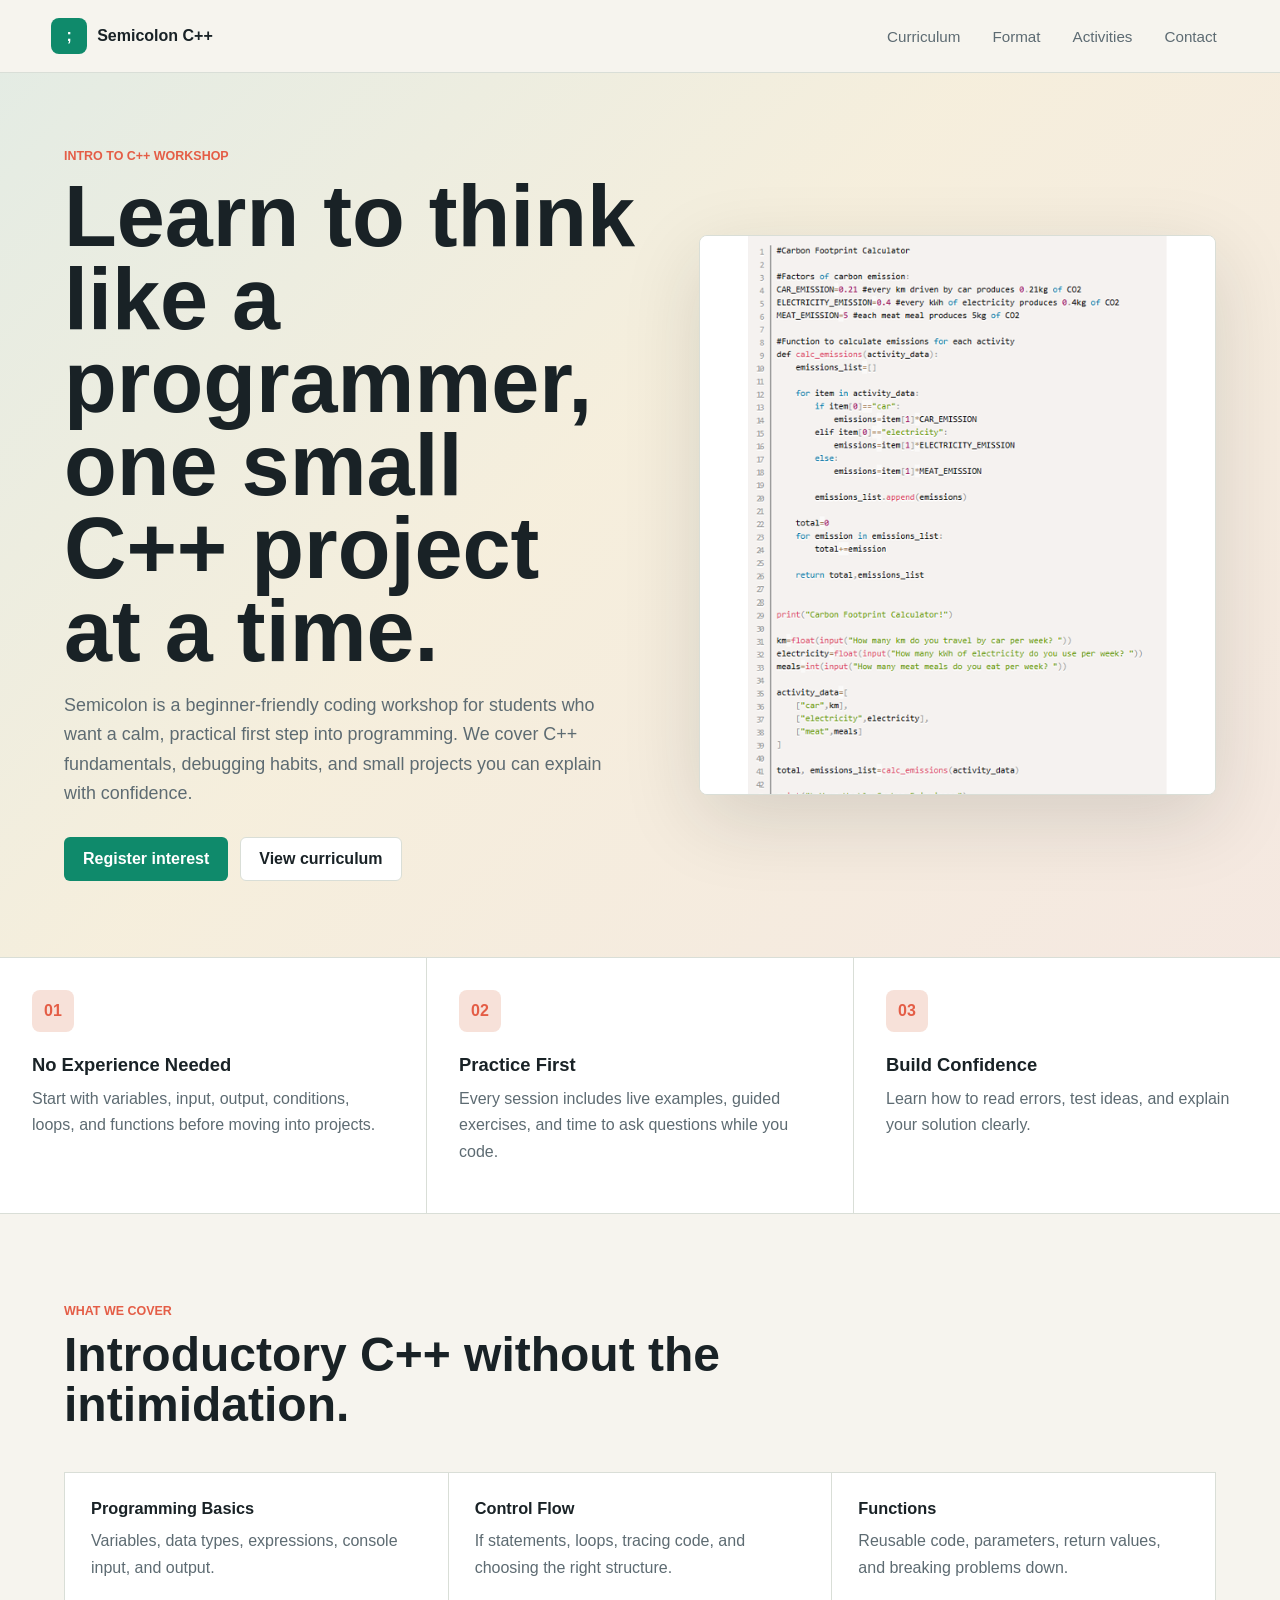
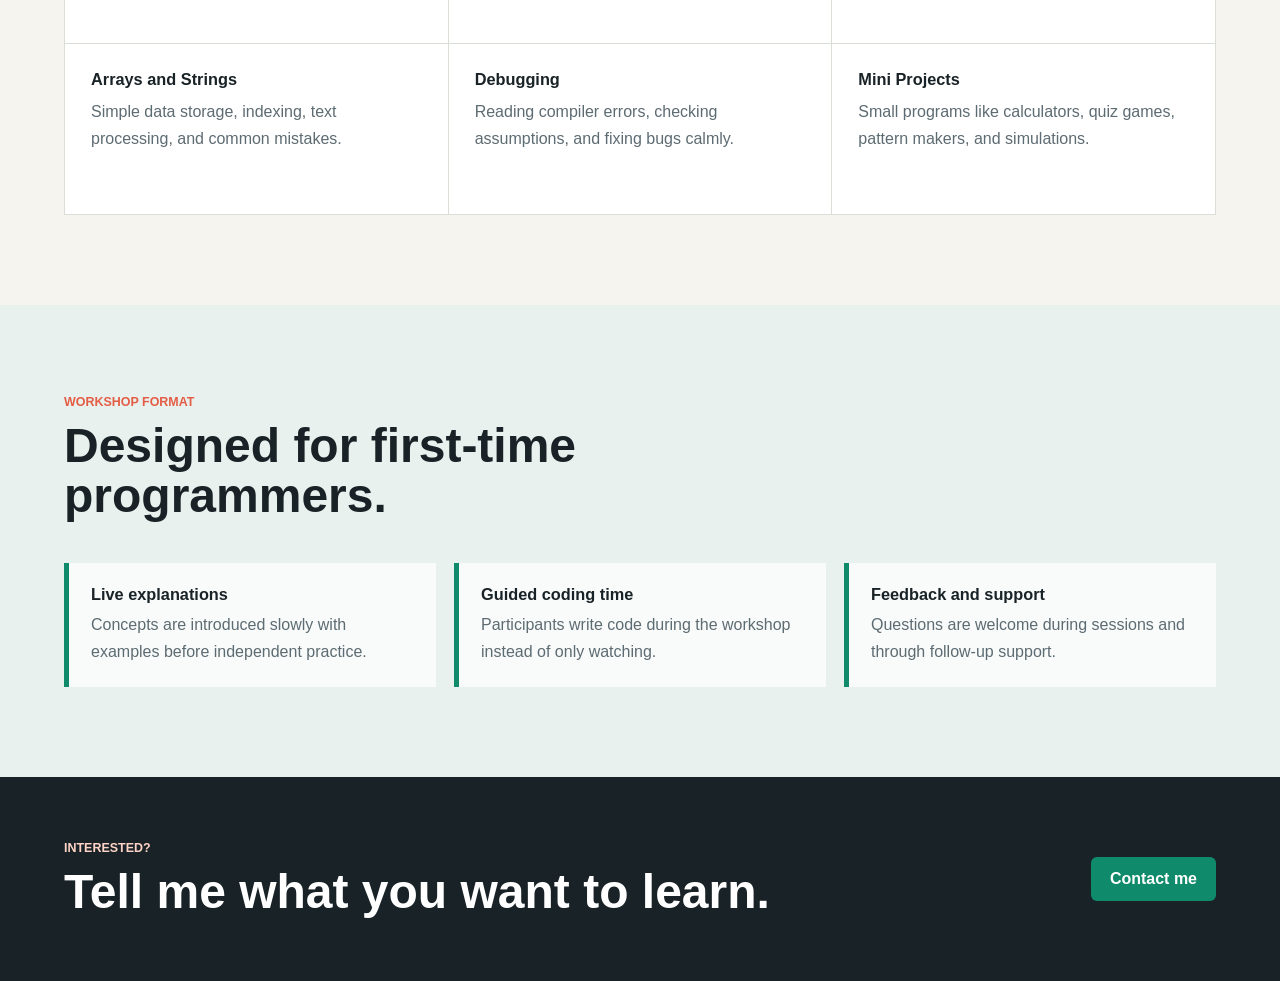
==== index.html @ 85f76474 "Add files via upload" ====
<!doctype html>
<html lang="en">
  <head>
    <meta charset="utf-8">
    <meta name="viewport" content="width=device-width, initial-scale=1">
    <title>Semicolon C++ Workshop</title>
    <link rel="stylesheet" href="styles.css">
  </head>
  <body>
    <header class="site-header">
      <a class="brand" href="index.html" aria-label="Semicolon C++ Workshop home">
        <span class="brand-mark">;</span>
        <span>Semicolon C++</span>
      </a>
      <nav class="nav-links" aria-label="Main navigation">
        <a href="#curriculum">Curriculum</a>
        <a href="#format">Format</a>
        <a href="activities.html">Activities</a>
        <a href="contact.html">Contact</a>
      </nav>
    </header>

    <main>
      <section class="hero">
        <div class="hero-copy">
          <p class="eyebrow">Intro to C++ workshop</p>
          <h1>Learn to think like a programmer, one small C++ project at a time.</h1>
          <p class="hero-text">
            Semicolon is a beginner-friendly coding workshop for students who
            want a calm, practical first step into programming. We cover C++
            fundamentals, debugging habits, and small projects you can explain
            with confidence.
          </p>
          <div class="hero-actions">
            <a class="button primary" href="contact.html">Register interest</a>
            <a class="button secondary" href="#curriculum">View curriculum</a>
          </div>
        </div>
        <div class="hero-visual" aria-label="Code workshop preview">
          <img src="csp_code_segment_page1.png" alt="A programming worksheet with code examples">
        </div>
      </section>

      <section class="overview">
        <article>
          <span class="icon">01</span>
          <h2>No Experience Needed</h2>
          <p>Start with variables, input, output, conditions, loops, and functions before moving into projects.</p>
        </article>
        <article>
          <span class="icon">02</span>
          <h2>Practice First</h2>
          <p>Every session includes live examples, guided exercises, and time to ask questions while you code.</p>
        </article>
        <article>
          <span class="icon">03</span>
          <h2>Build Confidence</h2>
          <p>Learn how to read errors, test ideas, and explain your solution clearly.</p>
        </article>
      </section>

      <section class="section" id="curriculum">
        <div class="section-heading">
          <p class="eyebrow">What we cover</p>
          <h2>Introductory C++ without the intimidation.</h2>
        </div>
        <div class="curriculum-grid">
          <article>
            <h3>Programming Basics</h3>
            <p>Variables, data types, expressions, console input, and output.</p>
          </article>
          <article>
            <h3>Control Flow</h3>
            <p>If statements, loops, tracing code, and choosing the right structure.</p>
          </article>
          <article>
            <h3>Functions</h3>
            <p>Reusable code, parameters, return values, and breaking problems down.</p>
          </article>
          <article>
            <h3>Arrays and Strings</h3>
            <p>Simple data storage, indexing, text processing, and common mistakes.</p>
          </article>
          <article>
            <h3>Debugging</h3>
            <p>Reading compiler errors, checking assumptions, and fixing bugs calmly.</p>
          </article>
          <article>
            <h3>Mini Projects</h3>
            <p>Small programs like calculators, quiz games, pattern makers, and simulations.</p>
          </article>
        </div>
      </section>

      <section class="section format-band" id="format">
        <div class="section-heading">
          <p class="eyebrow">Workshop format</p>
          <h2>Designed for first-time programmers.</h2>
        </div>
        <div class="format-list">
          <div>
            <strong>Live explanations</strong>
            <span>Concepts are introduced slowly with examples before independent practice.</span>
          </div>
          <div>
            <strong>Guided coding time</strong>
            <span>Participants write code during the workshop instead of only watching.</span>
          </div>
          <div>
            <strong>Feedback and support</strong>
            <span>Questions are welcome during sessions and through follow-up support.</span>
          </div>
        </div>
      </section>

      <section class="cta-band">
        <div>
          <p class="eyebrow">Interested?</p>
          <h2>Tell me what you want to learn.</h2>
        </div>
        <a class="button primary" href="contact.html">Contact me</a>
      </section>
    </main>
  </body>
</html>
---- styles.css ----
:root {
  color-scheme: light;
  --ink: #192226;
  --muted: #5d6b72;
  --paper: #f6f4ee;
  --panel: #ffffff;
  --line: #d9ded7;
  --green: #0f8a6b;
  --green-dark: #0a624e;
  --coral: #e45d46;
  --yellow: #f2bd42;
  --blue: #315f9f;
}

* {
  box-sizing: border-box;
}

body {
  margin: 0;
  font-family: Arial, Helvetica, sans-serif;
  color: var(--ink);
  background: var(--paper);
}

a {
  color: inherit;
}

.site-header {
  display: flex;
  align-items: center;
  justify-content: space-between;
  gap: 24px;
  padding: 18px clamp(18px, 4vw, 56px);
  border-bottom: 1px solid var(--line);
  background: rgba(246, 244, 238, 0.94);
  backdrop-filter: blur(14px);
  position: sticky;
  top: 0;
  z-index: 5;
}

.brand,
.nav-links {
  display: flex;
  align-items: center;
}

.brand {
  gap: 10px;
  font-weight: 800;
  text-decoration: none;
}

.brand-mark {
  display: grid;
  place-items: center;
  width: 36px;
  height: 36px;
  border-radius: 8px;
  color: #fff;
  background: var(--green);
}

.nav-links {
  gap: 8px;
  flex-wrap: wrap;
  justify-content: flex-end;
}

.nav-links a {
  padding: 9px 12px;
  border-radius: 6px;
  color: var(--muted);
  text-decoration: none;
  font-size: 0.95rem;
}

.nav-links a:hover,
.nav-links a.active {
  color: var(--ink);
  background: #e8ece4;
}

.hero {
  display: grid;
  grid-template-columns: minmax(0, 1.05fr) minmax(280px, 0.95fr);
  gap: clamp(28px, 5vw, 72px);
  align-items: center;
  min-height: calc(100vh - 74px);
  padding: clamp(34px, 6vw, 76px) clamp(18px, 5vw, 72px);
  background:
    linear-gradient(135deg, rgba(15, 138, 107, 0.08), rgba(242, 189, 66, 0.10) 45%, rgba(228, 93, 70, 0.08));
}

.hero-copy {
  max-width: 680px;
}

.eyebrow {
  margin: 0 0 12px;
  color: var(--coral);
  font-size: 0.78rem;
  font-weight: 800;
  letter-spacing: 0;
  text-transform: uppercase;
}

h1,
h2,
p {
  margin-top: 0;
}

h1 {
  margin-bottom: 18px;
  max-width: 760px;
  font-size: clamp(2.3rem, 7vw, 5.4rem);
  line-height: 0.96;
  letter-spacing: 0;
}

h2 {
  margin-bottom: 10px;
  font-size: 1.15rem;
}

h3 {
  margin: 0 0 10px;
  font-size: 1.02rem;
}

.hero-text,
.page-hero p,
.split p,
.timeline p,
.overview p,
.curriculum-grid p,
.format-list span,
.form-note {
  color: var(--muted);
  line-height: 1.65;
}

.hero-text {
  max-width: 560px;
  font-size: 1.12rem;
}

.hero-actions {
  display: flex;
  flex-wrap: wrap;
  gap: 12px;
  margin-top: 28px;
}

.button {
  display: inline-flex;
  align-items: center;
  justify-content: center;
  min-height: 44px;
  padding: 0 18px;
  border: 1px solid transparent;
  border-radius: 6px;
  font-weight: 800;
  text-decoration: none;
  cursor: pointer;
}

.button.primary {
  color: #fff;
  background: var(--green);
}

.button.primary:hover {
  background: var(--green-dark);
}

.button.secondary {
  border-color: var(--line);
  background: #fff;
}

.button:focus-visible,
.nav-links a:focus-visible,
input:focus-visible,
textarea:focus-visible,
select:focus-visible {
  outline: 3px solid rgba(49, 95, 159, 0.3);
  outline-offset: 2px;
}

.hero-visual {
  border: 1px solid var(--line);
  border-radius: 8px;
  overflow: hidden;
  background: var(--panel);
  box-shadow: 0 24px 80px rgba(25, 34, 38, 0.14);
}

.hero-visual img {
  display: block;
  width: 100%;
  height: min(62vh, 620px);
  object-fit: cover;
  object-position: top left;
}

.overview {
  display: grid;
  grid-template-columns: repeat(3, minmax(0, 1fr));
  gap: 1px;
  border-top: 1px solid var(--line);
  border-bottom: 1px solid var(--line);
  background: var(--line);
}

.overview article {
  min-height: 220px;
  padding: 32px;
  background: #fff;
}

.icon {
  display: inline-grid;
  place-items: center;
  width: 42px;
  height: 42px;
  margin-bottom: 22px;
  border-radius: 8px;
  background: #f7e1d9;
  color: var(--coral);
  font-weight: 900;
}

.page {
  width: min(1120px, calc(100% - 36px));
  margin: 0 auto;
  padding: clamp(38px, 6vw, 72px) 0;
}

.page-hero {
  padding-bottom: 34px;
}

.page-hero h1 {
  font-size: clamp(2.2rem, 6vw, 4.6rem);
}

.split {
  display: grid;
  grid-template-columns: minmax(0, 1fr) minmax(260px, 380px);
  gap: 28px;
  align-items: start;
  padding-top: 34px;
}

.section {
  padding: clamp(44px, 7vw, 92px) clamp(18px, 5vw, 72px);
}

.section-heading {
  max-width: 760px;
  margin-bottom: clamp(24px, 4vw, 42px);
}

.section-heading h2,
.cta-band h2 {
  margin-bottom: 0;
  font-size: clamp(1.8rem, 4vw, 3rem);
  line-height: 1.05;
}

.curriculum-grid {
  display: grid;
  grid-template-columns: repeat(3, minmax(0, 1fr));
  gap: 1px;
  border: 1px solid var(--line);
  background: var(--line);
}

.curriculum-grid article {
  min-height: 170px;
  padding: 26px;
  background: #fff;
}

.format-band {
  background: #e8f1ed;
}

.format-list {
  display: grid;
  grid-template-columns: repeat(3, minmax(0, 1fr));
  gap: 18px;
}

.format-list div {
  display: grid;
  gap: 8px;
  padding: 22px;
  border-left: 5px solid var(--green);
  background: rgba(255, 255, 255, 0.72);
}

.format-list strong {
  font-size: 1.02rem;
}

.cta-band {
  display: flex;
  align-items: center;
  justify-content: space-between;
  gap: 24px;
  padding: clamp(34px, 6vw, 64px) clamp(18px, 5vw, 72px);
  color: #fff;
  background: var(--ink);
}

.cta-band .eyebrow {
  color: #ffd4c8;
}

.clean-list {
  margin: 0;
  padding-left: 20px;
  color: var(--muted);
  line-height: 1.8;
}

.channel-preview {
  display: grid;
  gap: 10px;
  padding: 18px;
  border: 1px solid var(--line);
  border-radius: 8px;
  background: #fff;
}

.channel-preview div {
  padding: 14px 16px;
  border-radius: 6px;
  background: #edf5f1;
  color: var(--green-dark);
  font-weight: 800;
}

.timeline {
  display: grid;
  gap: 16px;
}

.empty-state {
  max-width: 680px;
  padding: clamp(26px, 5vw, 42px);
  border: 1px dashed #bac4bd;
  border-radius: 8px;
  background: #fff;
}

.empty-state p {
  margin-bottom: 0;
  color: var(--muted);
  line-height: 1.65;
}

.timeline article {
  padding: 24px;
  border-left: 6px solid var(--yellow);
  border-radius: 8px;
  background: #fff;
}

.timeline time {
  display: block;
  margin-bottom: 8px;
  color: var(--coral);
  font-weight: 800;
}

.contact-layout {
  display: grid;
  grid-template-columns: minmax(0, 0.9fr) minmax(300px, 1fr);
  gap: clamp(28px, 5vw, 60px);
  align-items: start;
}

.contact-form {
  display: grid;
  gap: 16px;
  padding: 24px;
  border: 1px solid var(--line);
  border-radius: 8px;
  background: #fff;
}

.contact-card {
  margin-top: 28px;
  padding: 22px;
  border: 1px solid var(--line);
  border-radius: 8px;
  background: #fff;
}

label {
  display: grid;
  gap: 8px;
  color: var(--muted);
  font-weight: 800;
}

input,
textarea,
select {
  width: 100%;
  border: 1px solid var(--line);
  border-radius: 6px;
  padding: 12px 14px;
  color: var(--ink);
  font: inherit;
  background: #fbfcfa;
}

textarea {
  resize: vertical;
}

.form-note {
  margin: 0;
  font-size: 0.93rem;
}

.direct-email {
  margin: 16px 0 0;
  color: var(--muted);
  line-height: 1.6;
}

.direct-email a {
  color: var(--green-dark);
  font-weight: 800;
}

@media (max-width: 820px) {
  .site-header,
  .hero,
  .split,
  .contact-layout {
    grid-template-columns: 1fr;
  }

  .site-header {
    display: grid;
    justify-items: start;
  }

  .nav-links {
    justify-content: start;
  }

  .hero {
    min-height: auto;
  }

  .overview {
    grid-template-columns: 1fr;
  }

  .curriculum-grid,
  .format-list {
    grid-template-columns: 1fr;
  }

  .cta-band {
    align-items: flex-start;
    flex-direction: column;
  }

  .hero-visual img {
    height: 360px;
  }
}

@media (max-width: 520px) {
  .brand {
    font-size: 0.95rem;
  }

  .nav-links a {
    padding: 8px 9px;
    font-size: 0.9rem;
  }

  .overview article,
  .contact-form {
    padding: 20px;
  }
}
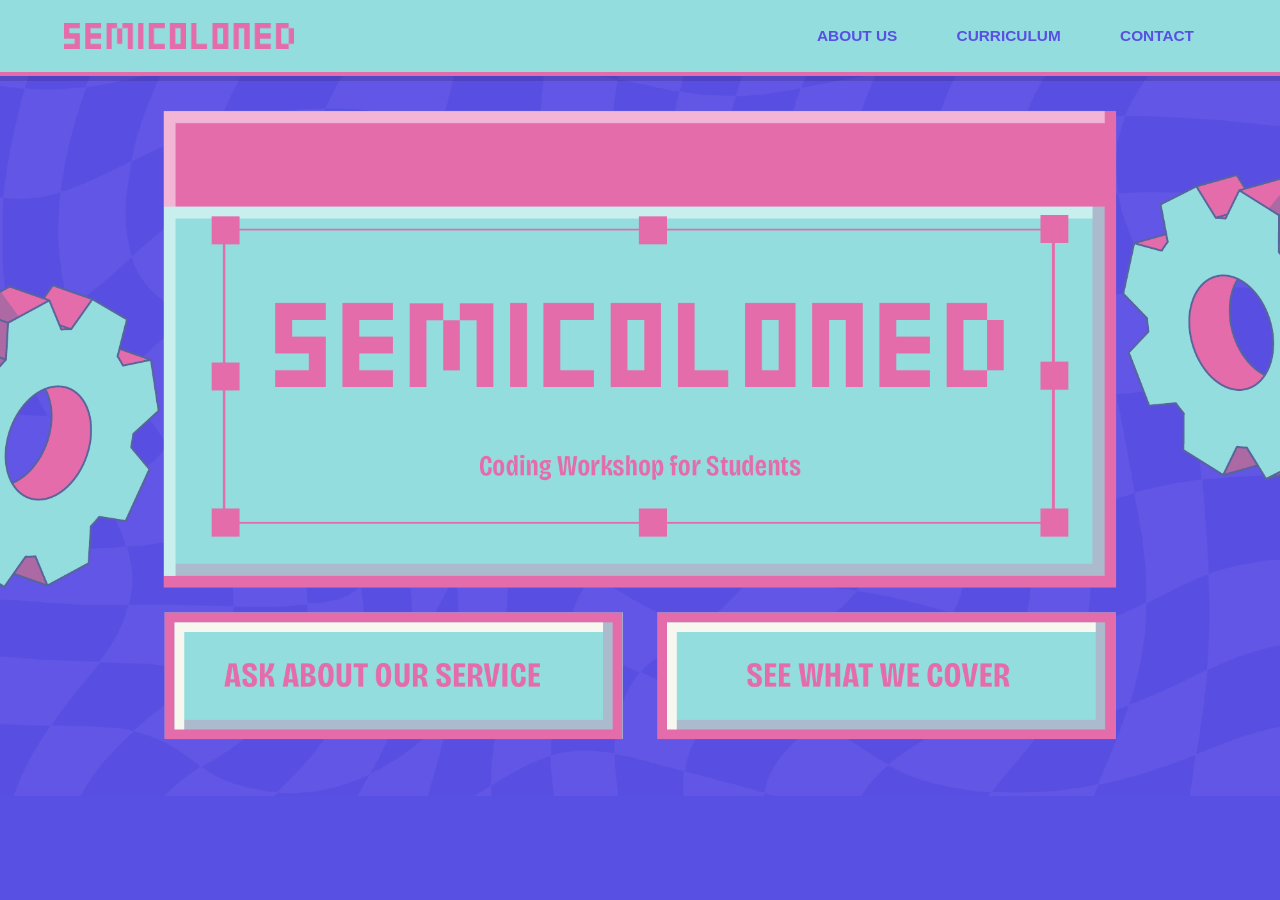
==== commit fb5662c8: "Add files via upload" ====
--- a/index.html
+++ b/index.html
@@ -1,125 +1,4 @@
 <!doctype html>
-<html lang="en">
-  <head>
-    <meta charset="utf-8">
-    <meta name="viewport" content="width=device-width, initial-scale=1">
-    <title>Semicolon C++ Workshop</title>
-    <link rel="stylesheet" href="styles.css">
-  </head>
-  <body>
-    <header class="site-header">
-      <a class="brand" href="index.html" aria-label="Semicolon C++ Workshop home">
-        <span class="brand-mark">;</span>
-        <span>Semicolon C++</span>
-      </a>
-      <nav class="nav-links" aria-label="Main navigation">
-        <a href="#curriculum">Curriculum</a>
-        <a href="#format">Format</a>
-        <a href="activities.html">Activities</a>
-        <a href="contact.html">Contact</a>
-      </nav>
-    </header>
-
-    <main>
-      <section class="hero">
-        <div class="hero-copy">
-          <p class="eyebrow">Intro to C++ workshop</p>
-          <h1>Learn to think like a programmer, one small C++ project at a time.</h1>
-          <p class="hero-text">
-            Semicolon is a beginner-friendly coding workshop for students who
-            want a calm, practical first step into programming. We cover C++
-            fundamentals, debugging habits, and small projects you can explain
-            with confidence.
-          </p>
-          <div class="hero-actions">
-            <a class="button primary" href="contact.html">Register interest</a>
-            <a class="button secondary" href="#curriculum">View curriculum</a>
-          </div>
-        </div>
-        <div class="hero-visual" aria-label="Code workshop preview">
-          <img src="csp_code_segment_page1.png" alt="A programming worksheet with code examples">
-        </div>
-      </section>
-
-      <section class="overview">
-        <article>
-          <span class="icon">01</span>
-          <h2>No Experience Needed</h2>
-          <p>Start with variables, input, output, conditions, loops, and functions before moving into projects.</p>
-        </article>
-        <article>
-          <span class="icon">02</span>
-          <h2>Practice First</h2>
-          <p>Every session includes live examples, guided exercises, and time to ask questions while you code.</p>
-        </article>
-        <article>
-          <span class="icon">03</span>
-          <h2>Build Confidence</h2>
-          <p>Learn how to read errors, test ideas, and explain your solution clearly.</p>
-        </article>
-      </section>
-
-      <section class="section" id="curriculum">
-        <div class="section-heading">
-          <p class="eyebrow">What we cover</p>
-          <h2>Introductory C++ without the intimidation.</h2>
-        </div>
-        <div class="curriculum-grid">
-          <article>
-            <h3>Programming Basics</h3>
-            <p>Variables, data types, expressions, console input, and output.</p>
-          </article>
-          <article>
-            <h3>Control Flow</h3>
-            <p>If statements, loops, tracing code, and choosing the right structure.</p>
-          </article>
-          <article>
-            <h3>Functions</h3>
-            <p>Reusable code, parameters, return values, and breaking problems down.</p>
-          </article>
-          <article>
-            <h3>Arrays and Strings</h3>
-            <p>Simple data storage, indexing, text processing, and common mistakes.</p>
-          </article>
-          <article>
-            <h3>Debugging</h3>
-            <p>Reading compiler errors, checking assumptions, and fixing bugs calmly.</p>
-          </article>
-          <article>
-            <h3>Mini Projects</h3>
-            <p>Small programs like calculators, quiz games, pattern makers, and simulations.</p>
-          </article>
-        </div>
-      </section>
-
-      <section class="section format-band" id="format">
-        <div class="section-heading">
-          <p class="eyebrow">Workshop format</p>
-          <h2>Designed for first-time programmers.</h2>
-        </div>
-        <div class="format-list">
-          <div>
-            <strong>Live explanations</strong>
-            <span>Concepts are introduced slowly with examples before independent practice.</span>
-          </div>
-          <div>
-            <strong>Guided coding time</strong>
-            <span>Participants write code during the workshop instead of only watching.</span>
-          </div>
-          <div>
-            <strong>Feedback and support</strong>
-            <span>Questions are welcome during sessions and through follow-up support.</span>
-          </div>
-        </div>
-      </section>
-
-      <section class="cta-band">
-        <div>
-          <p class="eyebrow">Interested?</p>
-          <h2>Tell me what you want to learn.</h2>
-        </div>
-        <a class="button primary" href="contact.html">Contact me</a>
-      </section>
-    </main>
-  </body>
-</html>
+<html lang="en"><head><meta charset="utf-8"><meta name="viewport" content="width=device-width, initial-scale=1"><meta name="description" content="Semicoloned offers free, student-led coding workshops in C++, Python, and Scratch."><title>Semicoloned | Coding Workshops for Students</title><link rel="stylesheet" href="styles.css"></head>
+<body><header class="site-header"><a class="brand" href="index.html" aria-label="Semicoloned home"><img src="semicoloned-logo.png" alt="Semicoloned"></a><nav class="nav-links" aria-label="Main navigation"><a href="about.html">About Us</a><a href="curriculum.html">Curriculum</a><a href="contact.html">Contact</a></nav></header>
+<main><section class="art-page home-page" aria-label="Semicoloned coding workshops"><img class="page-art" src="home-art.png" alt="Semicoloned. Coding Workshop for Students."><a class="home-hotspot home-hotspot-about" href="contact.html" aria-label="Ask about our service"></a><a class="home-hotspot home-hotspot-curriculum" href="curriculum.html" aria-label="See what we cover"></a></section></main><script src="site.js"></script></body></html>
--- a/styles.css
+++ b/styles.css
@@ -1,499 +1,185 @@
-:root {
-  color-scheme: light;
-  --ink: #192226;
-  --muted: #5d6b72;
-  --paper: #f6f4ee;
-  --panel: #ffffff;
-  --line: #d9ded7;
-  --green: #0f8a6b;
-  --green-dark: #0a624e;
-  --coral: #e45d46;
-  --yellow: #f2bd42;
-  --blue: #315f9f;
+:root { color-scheme: light; --violet:#5850e2; --pink:#e56cab; --aqua:#94ddde; --paper:#f4b5d4; --ink:#24164a; }
+* { box-sizing:border-box; } html { scroll-behavior:smooth; }
+body { margin:0; color:var(--ink); background:var(--violet); font-family:"Segoe UI",Arial,sans-serif; }
+.site-header { position:sticky; top:0; z-index:10; display:flex; align-items:center; justify-content:space-between; gap:24px; min-height:76px; padding:10px clamp(18px,5vw,72px); border-bottom:4px solid var(--pink); background:var(--aqua); box-shadow:0 5px 0 rgba(36,22,74,.2); }
+.brand { display:flex; align-items:center; min-width:0; text-decoration:none; } .brand img { display:block; width:clamp(150px,18vw,235px); height:auto; }
+.nav-links { display:flex; align-items:center; justify-content:flex-end; gap:clamp(4px,1.2vw,18px); }
+.nav-links a { display:inline-flex; align-items:center; min-height:42px; padding:8px clamp(10px,1.6vw,20px); border:2px solid transparent; color:var(--violet); font-size:clamp(.86rem,1.2vw,1rem); font-weight:800; text-decoration:none; text-transform:uppercase; transition:background-color .18s ease,border-color .18s ease,transform .18s ease; }
+.nav-links a:hover,.nav-links a:focus-visible,.nav-links a.active { border-color:var(--pink); outline:0; background:#c3f1ef; transform:translateY(-2px); }
+.art-page-group,.art-page { position:relative; width:100%; } .art-page { overflow:hidden; line-height:0; } .page-art { display:block; width:100%; height:auto; }
+.home-hotspot,.contact-hotspot { position:absolute; z-index:1; display:block; border:3px solid transparent; }
+.home-hotspot:hover,.home-hotspot:focus-visible,.contact-hotspot:hover,.contact-hotspot:focus-visible { border-color:var(--ink); outline:3px solid var(--aqua); outline-offset:2px; }
+.home-hotspot-about { top:73.5%; left:6.4%; width:20.5%; height:17%; } .home-hotspot-curriculum { top:73.5%; left:30.8%; width:21%; height:17%; }
+.about-mission .page-photo { position:absolute; top:58%; left:3.5%; width:31%; height:38%; border:clamp(5px,.7vw,12px) solid var(--paper); object-fit:cover; object-position:58% 52%; box-shadow:0 0 0 clamp(4px,.45vw,8px) var(--pink); }
+.curriculum-arrow { position:absolute; top:51%; right:2.5%; z-index:2; display:grid; width:clamp(40px,4.5vw,62px); aspect-ratio:1; place-items:center; border:3px solid var(--paper); border-radius:50%; color:var(--violet); background:var(--pink); box-shadow:0 0 0 3px var(--violet); font:900 clamp(1.1rem,2vw,1.7rem)/1 Arial,sans-serif; cursor:pointer; transform:translateY(-50%); transition:transform .18s ease,background-color .18s ease; }
+.curriculum-arrow:hover,.curriculum-arrow:focus-visible { outline:3px solid var(--aqua); outline-offset:4px; background:#f091be; transform:translateY(-50%) scale(1.08); }
+.curriculum-arrow.is-open span { transform:rotate(180deg); } .curriculum-more[hidden] { display:none; } .curriculum-more { animation:reveal .35s ease both; }
+.contact-hotspot { top:53%; height:30%; } .form-hotspot { left:38.3%; width:14.5%; } .email-hotspot { left:53.6%; width:15%; }
+@keyframes reveal { from { opacity:0; transform:translateY(16px); } to { opacity:1; transform:translateY(0); } }
+@media (max-width:650px) {
+ .site-header { min-height:0; padding:9px 12px 8px; flex-wrap:wrap; gap:4px 12px; } .brand img { width:clamp(120px,30vw,165px); }
+ .nav-links { width:100%; justify-content:space-between; gap:2px; } .nav-links a { min-height:35px; padding:6px 7px; font-size:clamp(.65rem,2.8vw,.82rem); }
+ .home-hotspot-about,.home-hotspot-curriculum { top:74%; height:16%; } .curriculum-arrow { right:1%; width:36px; border-width:2px; }
+ .about-mission .page-photo { top:59%; left:3%; width:31%; height:36%; border-width:4px; box-shadow:0 0 0 3px var(--pink); }
+}
+@media (prefers-reduced-motion:reduce) { html { scroll-behavior:auto; } *,*::before,*::after { transition-duration:.01ms!important; animation-duration:.01ms!important; } }
+/* Homepage buttons: align links to the full button areas in the PDF artwork. */
+.home-hotspot-about { top:74%; left:12.5%; width:36%; height:18%; }
+.home-hotspot-curriculum { top:74%; left:51%; width:36%; height:18%; }
+
+/* One framed reading panel continues from the About page into the mission page. */
+.about-reading-panel {
+  position:absolute;
+  z-index:2;
+  top:18.5%;
+  left:35.5%;
+  width:60%;
+  height:80%;
+  overflow:auto;
+  padding:clamp(12px,2.4vw,48px) clamp(14px,3.2vw,62px);
+  border:clamp(6px,.8vw,15px) solid var(--pink);
+  color:var(--pink);
+  background:var(--aqua);
+  box-shadow:inset -10px -10px 0 #acbace;
+  font-family:"Arial Narrow","Aptos Narrow","Segoe UI",sans-serif;
+  font-size:clamp(9px,1.75vw,35px);
+  line-height:1.2;
+}
+.about-reading-panel p { margin:0 0 .72em; }
+.about-reading-panel h2 {
+  margin:.12em 0 .08em;
+  color:var(--pink);
+  font-family:inherit;
+  font-size:1.12em;
+  line-height:1.1;
+}
+.about-mission .page-photo { z-index:3; }
+
+.curriculum-topics {
+  position:absolute;
+  z-index:1;
+  top:48%;
+  left:28.3%;
+  width:57.25%;
+  height:39.4%;
+  overflow:hidden;
+  padding:clamp(6px,2vw,40px) clamp(8px,2.4vw,48px);
+  color:var(--pink);
+  background:var(--aqua);
+  font-family:"Arial Narrow","Aptos Narrow","Segoe UI",sans-serif;
+  font-size:clamp(8px,1.75vw,35px);
+  line-height:1.12;
+}
+.topic-item { margin:0 0 .13em; }
+.topic-detail { padding-left:1.1em; }
+
+@media (max-width:650px) {
+  .home-hotspot-about,.home-hotspot-curriculum { top:74%; height:18%; }
+  .about-reading-panel {
+    top:18.5%;
+    left:35.5%;
+    width:60%;
+    height:80%;
+    padding:8px 10px;
+    border-width:4px;
+    box-shadow:inset -4px -4px 0 #acbace;
+    font-size:clamp(8px,1.8vw,10px);
+  }
+  .about-reading-panel p { margin-bottom:.5em; }
+  .about-reading-panel h2 { font-size:1.05em; }
+  .curriculum-topics { padding:4px 5px; font-size:clamp(8px,2vw,10px); }
 }
 
-* {
-  box-sizing: border-box;
+.about-reading-panel { overflow: hidden; }
+@media (max-width:650px) { .curriculum-topics { padding:3px 4px; font-size:7px; line-height:1.05; } }
+
+/* Compact About page: one flowing text card with smaller swapped illustrations. */
+body:has(.about-flow) {
+  background-color:var(--violet);
+  background-image:
+    linear-gradient(45deg,rgba(123,112,245,.22) 25%,transparent 25%,transparent 75%,rgba(123,112,245,.22) 75%),
+    linear-gradient(45deg,rgba(39,41,154,.12) 25%,transparent 25%,transparent 75%,rgba(39,41,154,.12) 75%);
+  background-position:0 0,50px 50px;
+  background-size:100px 100px;
 }
-
-body {
-  margin: 0;
-  font-family: Arial, Helvetica, sans-serif;
-  color: var(--ink);
-  background: var(--paper);
+.about-flow {
+  width:min(1440px,100%);
+  margin:0 auto;
+  padding:clamp(36px,5vw,72px) clamp(18px,5vw,72px) clamp(52px,6vw,88px);
 }
-
-a {
-  color: inherit;
+.about-banner {
+  width:fit-content;
+  max-width:100%;
+  margin:0 auto clamp(34px,4.5vw,66px);
+  padding:clamp(10px,1.5vw,22px) clamp(16px,3vw,44px);
+  border:clamp(5px,.65vw,10px) solid var(--paper);
+  background:var(--aqua);
+  box-shadow:0 0 0 clamp(4px,.45vw,7px) var(--pink);
+  transform:rotate(-2deg);
 }
-
-.site-header {
-  display: flex;
-  align-items: center;
-  justify-content: space-between;
-  gap: 24px;
-  padding: 18px clamp(18px, 4vw, 56px);
-  border-bottom: 1px solid var(--line);
-  background: rgba(246, 244, 238, 0.94);
-  backdrop-filter: blur(14px);
-  position: sticky;
-  top: 0;
-  z-index: 5;
+.about-banner h1 {
+  margin:0;
+  color:var(--pink);
+  font-family:"Courier New",monospace;
+  font-size:clamp(1.6rem,4.2vw,3.8rem);
+  font-weight:900;
+  letter-spacing:.025em;
+  line-height:1.05;
+  text-transform:uppercase;
 }
-
-.brand,
-.nav-links {
-  display: flex;
-  align-items: center;
+.about-layout {
+  display:grid;
+  grid-template-columns:minmax(220px,.7fr) minmax(0,1.3fr);
+  align-items:center;
+  gap:clamp(28px,5vw,72px);
 }
-
-.brand {
-  gap: 10px;
-  font-weight: 800;
-  text-decoration: none;
+.about-visuals {
+  display:grid;
+  justify-items:center;
+  align-content:center;
+  gap:clamp(22px,3vw,42px);
+  min-width:0;
 }
-
-.brand-mark {
-  display: grid;
-  place-items: center;
-  width: 36px;
-  height: 36px;
-  border-radius: 8px;
-  color: #fff;
-  background: var(--green);
+.about-photo {
+  display:block;
+  width:min(100%,360px);
+  aspect-ratio:4/3;
+  border:clamp(6px,.75vw,10px) solid var(--paper);
+  object-fit:cover;
+  object-position:60% 50%;
+  box-shadow:0 0 0 clamp(4px,.45vw,7px) var(--pink);
 }
-
-.nav-links {
-  gap: 8px;
-  flex-wrap: wrap;
-  justify-content: flex-end;
+.about-stats {
+  display:block;
+  width:min(82%,300px);
+  height:auto;
 }
-
-.nav-links a {
-  padding: 9px 12px;
-  border-radius: 6px;
-  color: var(--muted);
-  text-decoration: none;
-  font-size: 0.95rem;
+.about-copy {
+  min-width:0;
+  padding:clamp(24px,3.5vw,54px);
+  border:clamp(7px,.8vw,13px) solid var(--pink);
+  color:var(--pink);
+  background:var(--aqua);
+  box-shadow:inset -10px -10px 0 #acbace;
+  font-family:"Arial Narrow","Aptos Narrow","Segoe UI",sans-serif;
+  font-size:clamp(1rem,1.45vw,1.3rem);
+  line-height:1.55;
 }
-
-.nav-links a:hover,
-.nav-links a.active {
-  color: var(--ink);
-  background: #e8ece4;
+.about-copy p { margin:0 0 1em; }
+.about-copy p:last-child { margin-bottom:0; }
+.about-copy h2 {
+  margin:.15em 0 .25em;
+  color:var(--pink);
+  font-family:inherit;
+  font-size:clamp(1.45rem,2.4vw,2.1rem);
+  line-height:1.15;
 }
-
-.hero {
-  display: grid;
-  grid-template-columns: minmax(0, 1.05fr) minmax(280px, 0.95fr);
-  gap: clamp(28px, 5vw, 72px);
-  align-items: center;
-  min-height: calc(100vh - 74px);
-  padding: clamp(34px, 6vw, 76px) clamp(18px, 5vw, 72px);
-  background:
-    linear-gradient(135deg, rgba(15, 138, 107, 0.08), rgba(242, 189, 66, 0.10) 45%, rgba(228, 93, 70, 0.08));
+@media(max-width:700px) {
+  .about-flow { padding:32px 16px 48px; }
+  .about-banner { margin-bottom:32px; }
+  .about-layout { grid-template-columns:1fr; gap:28px; }
+  .about-visuals { grid-template-columns:minmax(0,1fr) minmax(0,.75fr); align-items:center; gap:16px; }
+  .about-photo { width:100%; border-width:5px; box-shadow:0 0 0 4px var(--pink); }
+  .about-stats { width:100%; max-height:220px; object-fit:contain; }
+  .about-copy { padding:22px 20px; font-size:1rem; }
 }
-
-.hero-copy {
-  max-width: 680px;
-}
-
-.eyebrow {
-  margin: 0 0 12px;
-  color: var(--coral);
-  font-size: 0.78rem;
-  font-weight: 800;
-  letter-spacing: 0;
-  text-transform: uppercase;
-}
-
-h1,
-h2,
-p {
-  margin-top: 0;
-}
-
-h1 {
-  margin-bottom: 18px;
-  max-width: 760px;
-  font-size: clamp(2.3rem, 7vw, 5.4rem);
-  line-height: 0.96;
-  letter-spacing: 0;
-}
-
-h2 {
-  margin-bottom: 10px;
-  font-size: 1.15rem;
-}
-
-h3 {
-  margin: 0 0 10px;
-  font-size: 1.02rem;
-}
-
-.hero-text,
-.page-hero p,
-.split p,
-.timeline p,
-.overview p,
-.curriculum-grid p,
-.format-list span,
-.form-note {
-  color: var(--muted);
-  line-height: 1.65;
-}
-
-.hero-text {
-  max-width: 560px;
-  font-size: 1.12rem;
-}
-
-.hero-actions {
-  display: flex;
-  flex-wrap: wrap;
-  gap: 12px;
-  margin-top: 28px;
-}
-
-.button {
-  display: inline-flex;
-  align-items: center;
-  justify-content: center;
-  min-height: 44px;
-  padding: 0 18px;
-  border: 1px solid transparent;
-  border-radius: 6px;
-  font-weight: 800;
-  text-decoration: none;
-  cursor: pointer;
-}
-
-.button.primary {
-  color: #fff;
-  background: var(--green);
-}
-
-.button.primary:hover {
-  background: var(--green-dark);
-}
-
-.button.secondary {
-  border-color: var(--line);
-  background: #fff;
-}
-
-.button:focus-visible,
-.nav-links a:focus-visible,
-input:focus-visible,
-textarea:focus-visible,
-select:focus-visible {
-  outline: 3px solid rgba(49, 95, 159, 0.3);
-  outline-offset: 2px;
-}
-
-.hero-visual {
-  border: 1px solid var(--line);
-  border-radius: 8px;
-  overflow: hidden;
-  background: var(--panel);
-  box-shadow: 0 24px 80px rgba(25, 34, 38, 0.14);
-}
-
-.hero-visual img {
-  display: block;
-  width: 100%;
-  height: min(62vh, 620px);
-  object-fit: cover;
-  object-position: top left;
-}
-
-.overview {
-  display: grid;
-  grid-template-columns: repeat(3, minmax(0, 1fr));
-  gap: 1px;
-  border-top: 1px solid var(--line);
-  border-bottom: 1px solid var(--line);
-  background: var(--line);
-}
-
-.overview article {
-  min-height: 220px;
-  padding: 32px;
-  background: #fff;
-}
-
-.icon {
-  display: inline-grid;
-  place-items: center;
-  width: 42px;
-  height: 42px;
-  margin-bottom: 22px;
-  border-radius: 8px;
-  background: #f7e1d9;
-  color: var(--coral);
-  font-weight: 900;
-}
-
-.page {
-  width: min(1120px, calc(100% - 36px));
-  margin: 0 auto;
-  padding: clamp(38px, 6vw, 72px) 0;
-}
-
-.page-hero {
-  padding-bottom: 34px;
-}
-
-.page-hero h1 {
-  font-size: clamp(2.2rem, 6vw, 4.6rem);
-}
-
-.split {
-  display: grid;
-  grid-template-columns: minmax(0, 1fr) minmax(260px, 380px);
-  gap: 28px;
-  align-items: start;
-  padding-top: 34px;
-}
-
-.section {
-  padding: clamp(44px, 7vw, 92px) clamp(18px, 5vw, 72px);
-}
-
-.section-heading {
-  max-width: 760px;
-  margin-bottom: clamp(24px, 4vw, 42px);
-}
-
-.section-heading h2,
-.cta-band h2 {
-  margin-bottom: 0;
-  font-size: clamp(1.8rem, 4vw, 3rem);
-  line-height: 1.05;
-}
-
-.curriculum-grid {
-  display: grid;
-  grid-template-columns: repeat(3, minmax(0, 1fr));
-  gap: 1px;
-  border: 1px solid var(--line);
-  background: var(--line);
-}
-
-.curriculum-grid article {
-  min-height: 170px;
-  padding: 26px;
-  background: #fff;
-}
-
-.format-band {
-  background: #e8f1ed;
-}
-
-.format-list {
-  display: grid;
-  grid-template-columns: repeat(3, minmax(0, 1fr));
-  gap: 18px;
-}
-
-.format-list div {
-  display: grid;
-  gap: 8px;
-  padding: 22px;
-  border-left: 5px solid var(--green);
-  background: rgba(255, 255, 255, 0.72);
-}
-
-.format-list strong {
-  font-size: 1.02rem;
-}
-
-.cta-band {
-  display: flex;
-  align-items: center;
-  justify-content: space-between;
-  gap: 24px;
-  padding: clamp(34px, 6vw, 64px) clamp(18px, 5vw, 72px);
-  color: #fff;
-  background: var(--ink);
-}
-
-.cta-band .eyebrow {
-  color: #ffd4c8;
-}
-
-.clean-list {
-  margin: 0;
-  padding-left: 20px;
-  color: var(--muted);
-  line-height: 1.8;
-}
-
-.channel-preview {
-  display: grid;
-  gap: 10px;
-  padding: 18px;
-  border: 1px solid var(--line);
-  border-radius: 8px;
-  background: #fff;
-}
-
-.channel-preview div {
-  padding: 14px 16px;
-  border-radius: 6px;
-  background: #edf5f1;
-  color: var(--green-dark);
-  font-weight: 800;
-}
-
-.timeline {
-  display: grid;
-  gap: 16px;
-}
-
-.empty-state {
-  max-width: 680px;
-  padding: clamp(26px, 5vw, 42px);
-  border: 1px dashed #bac4bd;
-  border-radius: 8px;
-  background: #fff;
-}
-
-.empty-state p {
-  margin-bottom: 0;
-  color: var(--muted);
-  line-height: 1.65;
-}
-
-.timeline article {
-  padding: 24px;
-  border-left: 6px solid var(--yellow);
-  border-radius: 8px;
-  background: #fff;
-}
-
-.timeline time {
-  display: block;
-  margin-bottom: 8px;
-  color: var(--coral);
-  font-weight: 800;
-}
-
-.contact-layout {
-  display: grid;
-  grid-template-columns: minmax(0, 0.9fr) minmax(300px, 1fr);
-  gap: clamp(28px, 5vw, 60px);
-  align-items: start;
-}
-
-.contact-form {
-  display: grid;
-  gap: 16px;
-  padding: 24px;
-  border: 1px solid var(--line);
-  border-radius: 8px;
-  background: #fff;
-}
-
-.contact-card {
-  margin-top: 28px;
-  padding: 22px;
-  border: 1px solid var(--line);
-  border-radius: 8px;
-  background: #fff;
-}
-
-label {
-  display: grid;
-  gap: 8px;
-  color: var(--muted);
-  font-weight: 800;
-}
-
-input,
-textarea,
-select {
-  width: 100%;
-  border: 1px solid var(--line);
-  border-radius: 6px;
-  padding: 12px 14px;
-  color: var(--ink);
-  font: inherit;
-  background: #fbfcfa;
-}
-
-textarea {
-  resize: vertical;
-}
-
-.form-note {
-  margin: 0;
-  font-size: 0.93rem;
-}
-
-.direct-email {
-  margin: 16px 0 0;
-  color: var(--muted);
-  line-height: 1.6;
-}
-
-.direct-email a {
-  color: var(--green-dark);
-  font-weight: 800;
-}
-
-@media (max-width: 820px) {
-  .site-header,
-  .hero,
-  .split,
-  .contact-layout {
-    grid-template-columns: 1fr;
-  }
-
-  .site-header {
-    display: grid;
-    justify-items: start;
-  }
-
-  .nav-links {
-    justify-content: start;
-  }
-
-  .hero {
-    min-height: auto;
-  }
-
-  .overview {
-    grid-template-columns: 1fr;
-  }
-
-  .curriculum-grid,
-  .format-list {
-    grid-template-columns: 1fr;
-  }
-
-  .cta-band {
-    align-items: flex-start;
-    flex-direction: column;
-  }
-
-  .hero-visual img {
-    height: 360px;
-  }
-}
-
-@media (max-width: 520px) {
-  .brand {
-    font-size: 0.95rem;
-  }
-
-  .nav-links a {
-    padding: 8px 9px;
-    font-size: 0.9rem;
-  }
-
-  .overview article,
-  .contact-form {
-    padding: 20px;
-  }
-}
